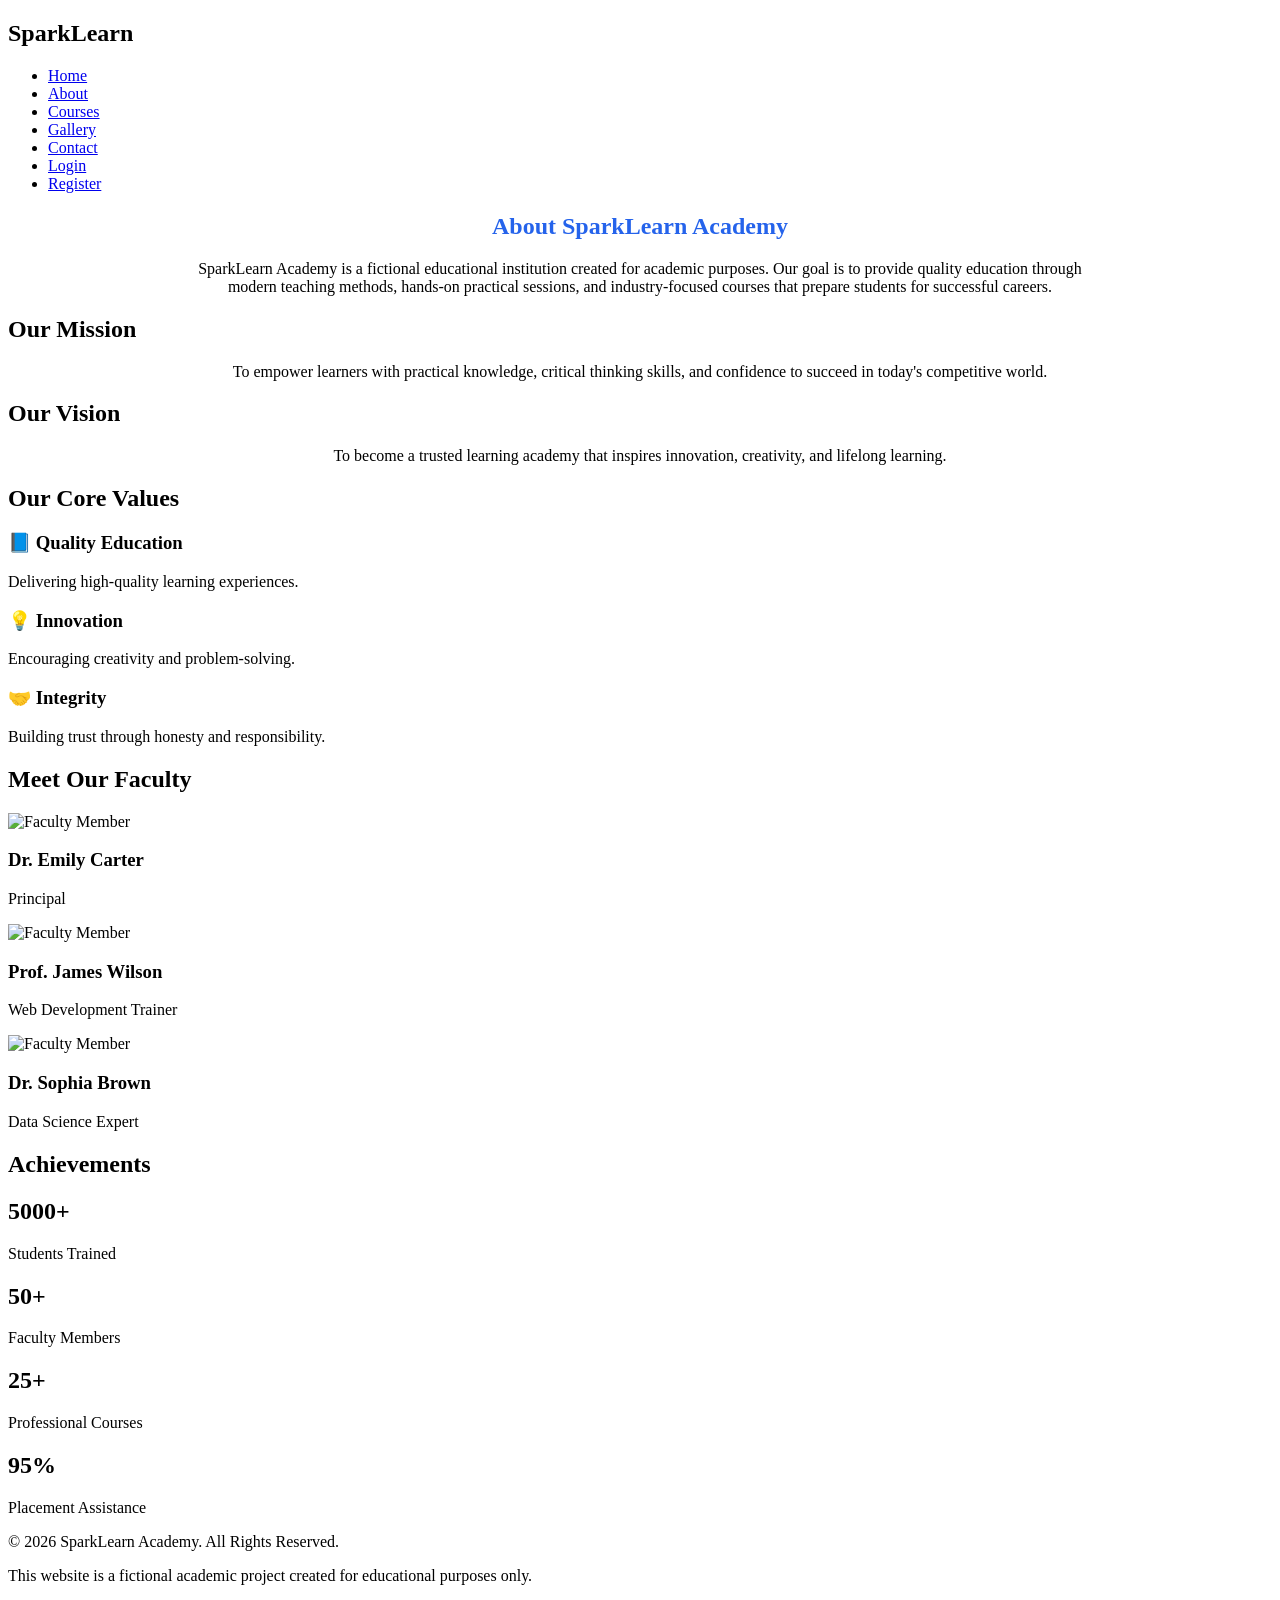
==== about.html @ 7bf5b965 "Add files via upload" ====
<!DOCTYPE html>
<html lang="en">

<head>

<meta charset="UTF-8">
<meta name="viewport" content="width=device-width, initial-scale=1.0">

<title>About | SparkLearn Academy</title>

<meta name="description"
content="Learn more about SparkLearn Academy, our mission, vision, and expert faculty.">

<meta name="keywords"
content="SparkLearn Academy, About Academy, Education, Faculty">

<link rel="stylesheet" href="css/style.css">

</head>

<body>

<header>

<nav class="navbar">

<div class="logo">

<h2>Spark<span>Learn</span></h2>

</div>

<ul class="nav-links">

<li><a href="index.html">Home</a></li>

<li><a href="about.html" class="active">About</a></li>

<li><a href="courses.html">Courses</a></li>

<li><a href="gallery.html">Gallery</a></li>

<li><a href="contact.html">Contact</a></li>

<li><a href="login.html">Login</a></li>

<li><a href="register.html" class="register-btn">Register</a></li>

</ul>

</nav>

</header>

<section>

<h1 style="text-align:center;color:#2563EB;margin-bottom:20px;">
About SparkLearn Academy
</h1>

<p style="text-align:center;max-width:900px;margin:auto;">
SparkLearn Academy is a fictional educational institution created for academic purposes.
Our goal is to provide quality education through modern teaching methods,
hands-on practical sessions, and industry-focused courses that prepare students for successful careers.
</p>

</section>

<section>

<h2>Our Mission</h2>

<p style="text-align:center;max-width:900px;margin:auto;">
To empower learners with practical knowledge, critical thinking skills,
and confidence to succeed in today's competitive world.
</p>

</section>

<section>

<h2>Our Vision</h2>

<p style="text-align:center;max-width:900px;margin:auto;">
To become a trusted learning academy that inspires innovation,
creativity, and lifelong learning.
</p>

</section>

<section>

<h2>Our Core Values</h2>

<div class="card-container">

<div class="card">
<h3>📘 Quality Education</h3>
<p>Delivering high-quality learning experiences.</p>
</div>

<div class="card">
<h3>💡 Innovation</h3>
<p>Encouraging creativity and problem-solving.</p>
</div>

<div class="card">
<h3>🤝 Integrity</h3>
<p>Building trust through honesty and responsibility.</p>
</div>

</div>

</section>

<section>

<h2>Meet Our Faculty</h2>

<div class="card-container">

<div class="card">

<img src="images/faculty1.jpg" alt="Faculty Member">

<h3>Dr. Emily Carter</h3>

<p>Principal</p>

</div>

<div class="card">

<img src="images/faculty2.jpg" alt="Faculty Member">

<h3>Prof. James Wilson</h3>

<p>Web Development Trainer</p>

</div>

<div class="card">

<img src="images/faculty3.jpg" alt="Faculty Member">

<h3>Dr. Sophia Brown</h3>

<p>Data Science Expert</p>

</div>

</div>

</section>

<section>

<h2>Achievements</h2>

<div class="stats">

<div>

<h2>5000+</h2>

<p>Students Trained</p>

</div>

<div>

<h2>50+</h2>

<p>Faculty Members</p>

</div>

<div>

<h2>25+</h2>

<p>Professional Courses</p>

</div>

<div>

<h2>95%</h2>

<p>Placement Assistance</p>

</div>

</div>

</section>

<footer>

<p>© 2026 SparkLearn Academy. All Rights Reserved.</p>

<p>
This website is a fictional academic project created for educational purposes only.
</p>

</footer>

<script src="js/script.js"></script>

</body>

</html>
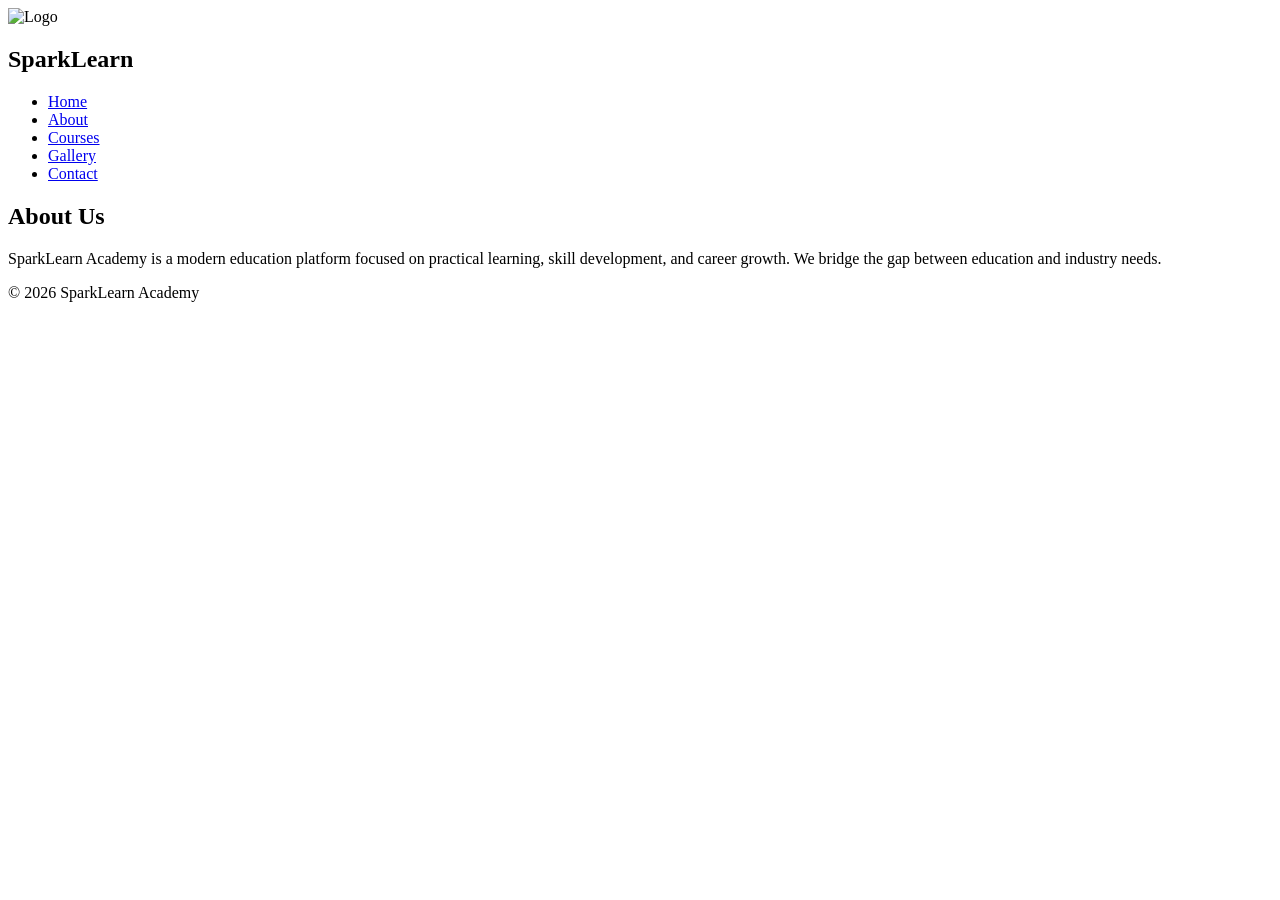
==== commit 1f7320fd: "Update about.html" ====
--- a/about.html
+++ b/about.html
@@ -1,212 +1,43 @@
 <!DOCTYPE html>
 <html lang="en">
-
 <head>
-
 <meta charset="UTF-8">
 <meta name="viewport" content="width=device-width, initial-scale=1.0">
-
 <title>About | SparkLearn Academy</title>
-
-<meta name="description"
-content="Learn more about SparkLearn Academy, our mission, vision, and expert faculty.">
-
-<meta name="keywords"
-content="SparkLearn Academy, About Academy, Education, Faculty">
-
 <link rel="stylesheet" href="css/style.css">
-
 </head>
 
 <body>
 
 <header>
-
 <nav class="navbar">
-
 <div class="logo">
-
+<img src="images/logo.png" alt="Logo">
 <h2>Spark<span>Learn</span></h2>
-
 </div>
 
 <ul class="nav-links">
-
 <li><a href="index.html">Home</a></li>
-
 <li><a href="about.html" class="active">About</a></li>
-
 <li><a href="courses.html">Courses</a></li>
-
 <li><a href="gallery.html">Gallery</a></li>
-
 <li><a href="contact.html">Contact</a></li>
-
-<li><a href="login.html">Login</a></li>
-
-<li><a href="register.html" class="register-btn">Register</a></li>
-
 </ul>
-
 </nav>
-
 </header>
 
 <section>
-
-<h1 style="text-align:center;color:#2563EB;margin-bottom:20px;">
-About SparkLearn Academy
-</h1>
-
-<p style="text-align:center;max-width:900px;margin:auto;">
-SparkLearn Academy is a fictional educational institution created for academic purposes.
-Our goal is to provide quality education through modern teaching methods,
-hands-on practical sessions, and industry-focused courses that prepare students for successful careers.
+<h1>About Us</h1>
+<p>
+SparkLearn Academy is a modern education platform focused on practical learning,
+skill development, and career growth. We bridge the gap between education and industry needs.
 </p>
-
-</section>
-
-<section>
-
-<h2>Our Mission</h2>
-
-<p style="text-align:center;max-width:900px;margin:auto;">
-To empower learners with practical knowledge, critical thinking skills,
-and confidence to succeed in today's competitive world.
-</p>
-
-</section>
-
-<section>
-
-<h2>Our Vision</h2>
-
-<p style="text-align:center;max-width:900px;margin:auto;">
-To become a trusted learning academy that inspires innovation,
-creativity, and lifelong learning.
-</p>
-
-</section>
-
-<section>
-
-<h2>Our Core Values</h2>
-
-<div class="card-container">
-
-<div class="card">
-<h3>📘 Quality Education</h3>
-<p>Delivering high-quality learning experiences.</p>
-</div>
-
-<div class="card">
-<h3>💡 Innovation</h3>
-<p>Encouraging creativity and problem-solving.</p>
-</div>
-
-<div class="card">
-<h3>🤝 Integrity</h3>
-<p>Building trust through honesty and responsibility.</p>
-</div>
-
-</div>
-
-</section>
-
-<section>
-
-<h2>Meet Our Faculty</h2>
-
-<div class="card-container">
-
-<div class="card">
-
-<img src="images/faculty1.jpg" alt="Faculty Member">
-
-<h3>Dr. Emily Carter</h3>
-
-<p>Principal</p>
-
-</div>
-
-<div class="card">
-
-<img src="images/faculty2.jpg" alt="Faculty Member">
-
-<h3>Prof. James Wilson</h3>
-
-<p>Web Development Trainer</p>
-
-</div>
-
-<div class="card">
-
-<img src="images/faculty3.jpg" alt="Faculty Member">
-
-<h3>Dr. Sophia Brown</h3>
-
-<p>Data Science Expert</p>
-
-</div>
-
-</div>
-
-</section>
-
-<section>
-
-<h2>Achievements</h2>
-
-<div class="stats">
-
-<div>
-
-<h2>5000+</h2>
-
-<p>Students Trained</p>
-
-</div>
-
-<div>
-
-<h2>50+</h2>
-
-<p>Faculty Members</p>
-
-</div>
-
-<div>
-
-<h2>25+</h2>
-
-<p>Professional Courses</p>
-
-</div>
-
-<div>
-
-<h2>95%</h2>
-
-<p>Placement Assistance</p>
-
-</div>
-
-</div>
-
 </section>
 
 <footer>
-
-<p>© 2026 SparkLearn Academy. All Rights Reserved.</p>
-
-<p>
-This website is a fictional academic project created for educational purposes only.
-</p>
-
+<p>© 2026 SparkLearn Academy</p>
 </footer>
 
 <script src="js/script.js"></script>
-
 </body>
-
-</html>+</html>
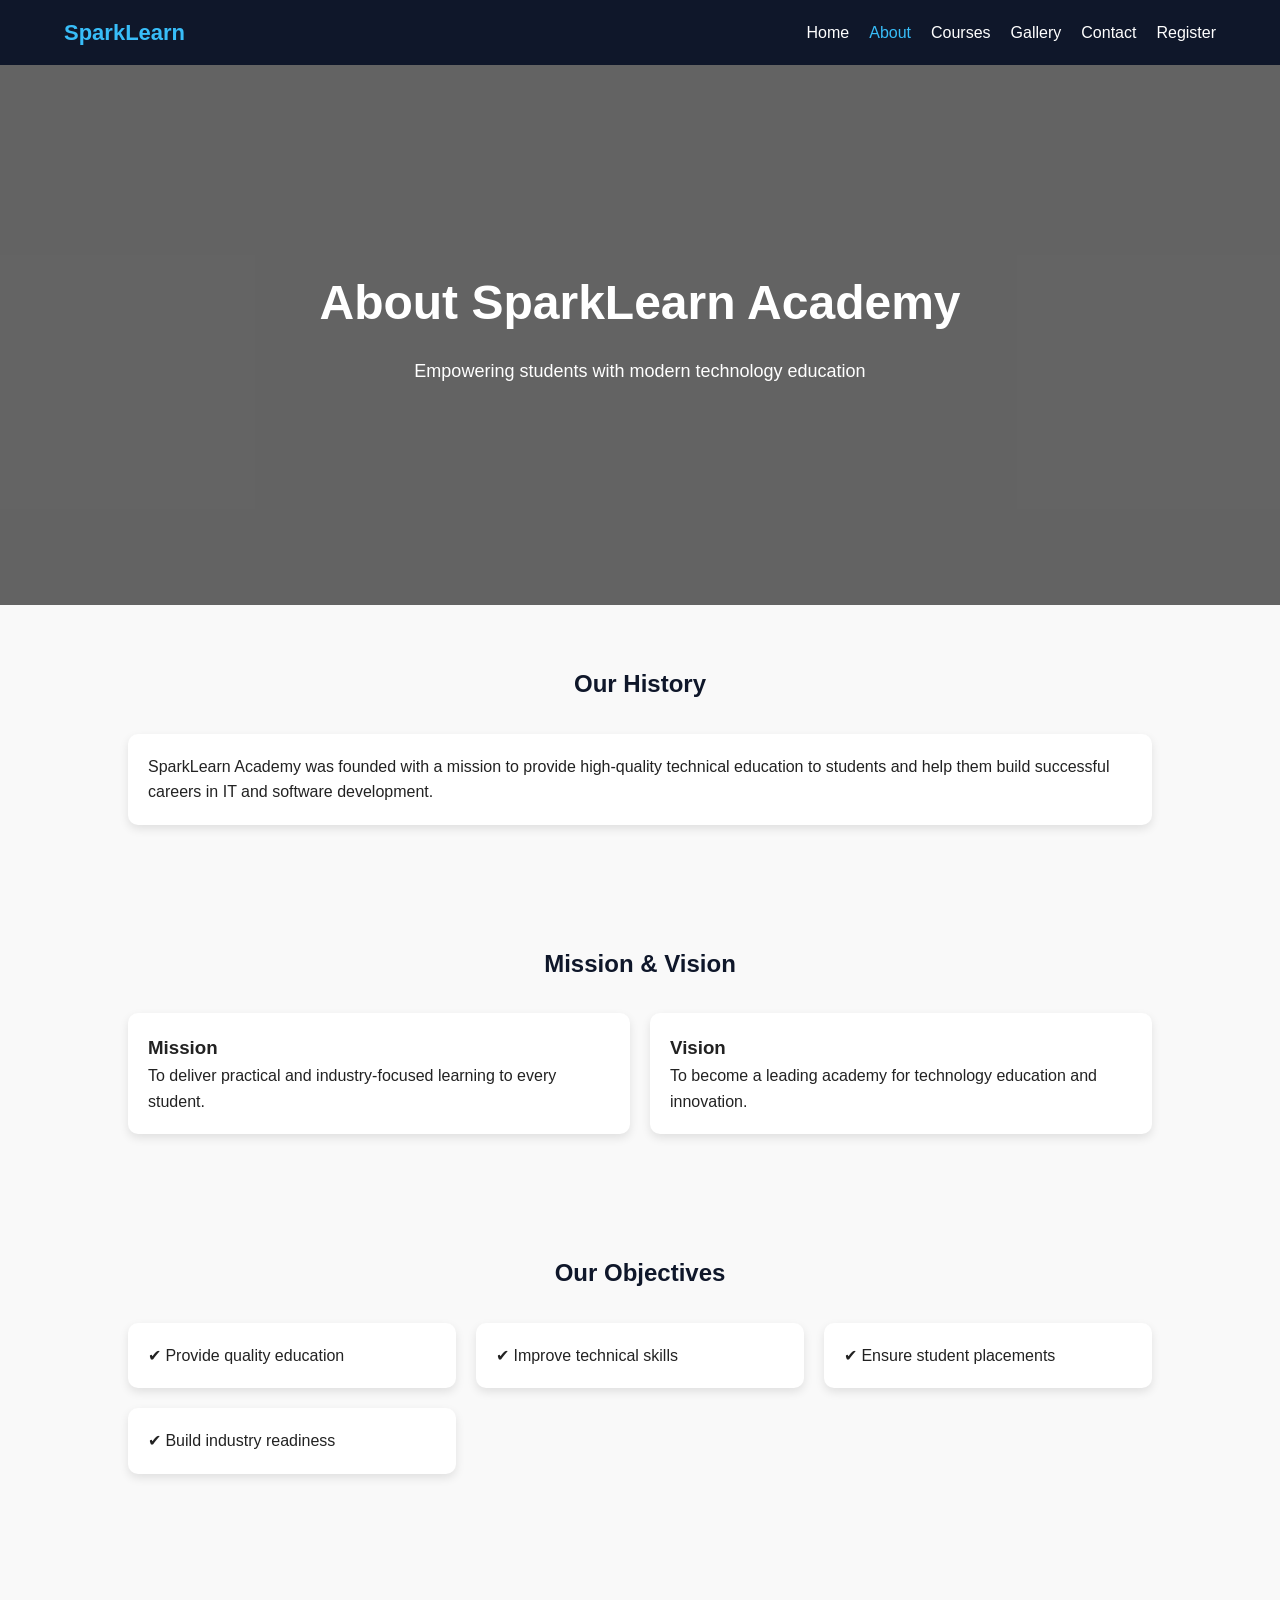
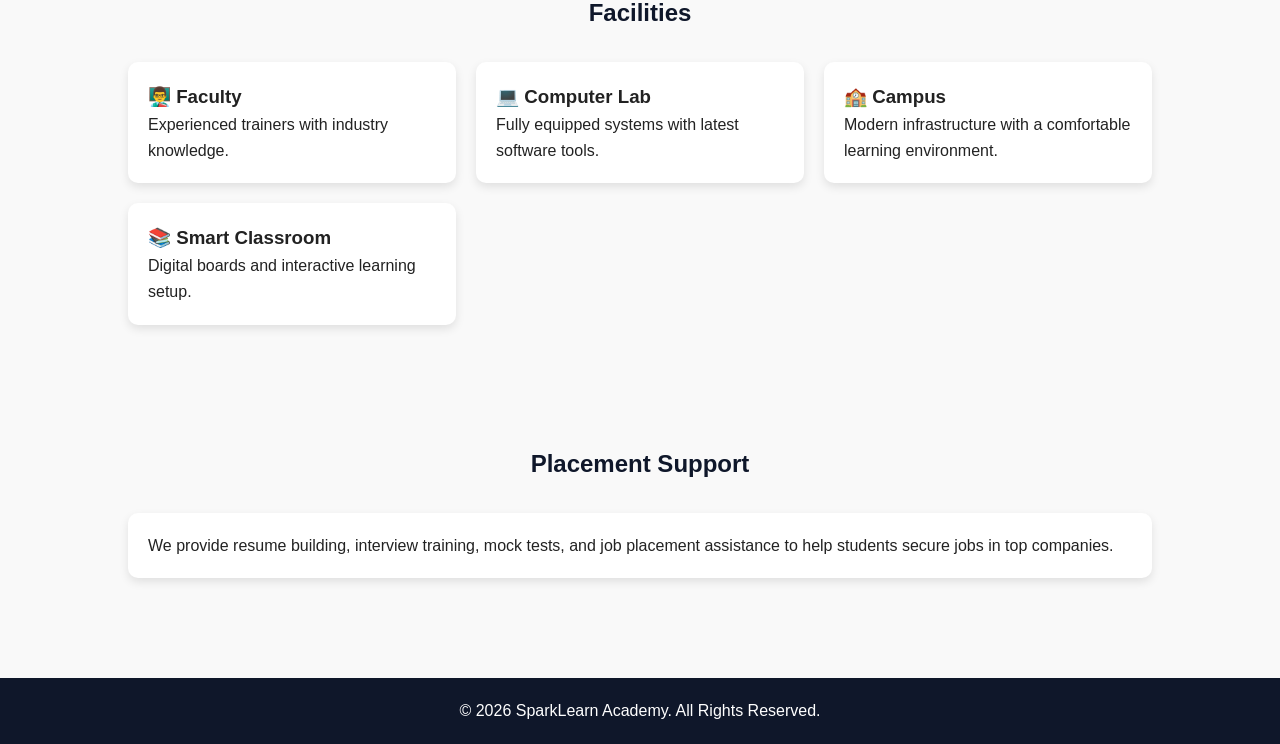
==== commit 599f80a3: "Update about.html" ====
--- a/about.html
+++ b/about.html
@@ -1,43 +1,139 @@
 <!DOCTYPE html>
 <html lang="en">
 <head>
-<meta charset="UTF-8">
-<meta name="viewport" content="width=device-width, initial-scale=1.0">
-<title>About | SparkLearn Academy</title>
-<link rel="stylesheet" href="css/style.css">
+  <meta charset="UTF-8">
+  <meta name="viewport" content="width=device-width, initial-scale=1.0">
+
+  <title>SparkLearn Academy | About</title>
+  <meta name="description" content="Learn about SparkLearn Academy - history, mission, vision, faculty, labs, and campus facilities.">
+  <meta name="keywords" content="about SparkLearn Academy, mission, vision, faculty, computer lab, smart classroom">
+
+  <link rel="stylesheet" href="style.css">
 </head>
 
 <body>
 
 <header>
-<nav class="navbar">
-<div class="logo">
-<img src="images/logo.png" alt="Logo">
-<h2>Spark<span>Learn</span></h2>
-</div>
+  <div class="navbar">
+    <div class="logo">SparkLearn</div>
 
-<ul class="nav-links">
-<li><a href="index.html">Home</a></li>
-<li><a href="about.html" class="active">About</a></li>
-<li><a href="courses.html">Courses</a></li>
-<li><a href="gallery.html">Gallery</a></li>
-<li><a href="contact.html">Contact</a></li>
-</ul>
-</nav>
+    <div class="menu-toggle" onclick="toggleMenu()">☰</div>
+
+    <ul class="nav-links" id="navLinks">
+      <li><a href="index.html">Home</a></li>
+      <li><a class="active" href="about.html">About</a></li>
+      <li><a href="courses.html">Courses</a></li>
+      <li><a href="gallery.html">Gallery</a></li>
+      <li><a href="contact.html">Contact</a></li>
+      <li><a href="register.html">Register</a></li>
+    </ul>
+  </div>
 </header>
 
-<section>
-<h1>About Us</h1>
-<p>
-SparkLearn Academy is a modern education platform focused on practical learning,
-skill development, and career growth. We bridge the gap between education and industry needs.
-</p>
+<!-- ================= HERO ================= -->
+<section class="hero" style="height:60vh;">
+  <div class="hero-content">
+    <h1>About SparkLearn Academy</h1>
+    <p>Empowering students with modern technology education</p>
+  </div>
 </section>
 
+<!-- ================= HISTORY ================= -->
+<section>
+  <h2>Our History</h2>
+  <div class="card">
+    <p>
+      SparkLearn Academy was founded with a mission to provide high-quality technical education
+      to students and help them build successful careers in IT and software development.
+    </p>
+  </div>
+</section>
+
+<!-- ================= MISSION / VISION ================= -->
+<section>
+  <h2>Mission & Vision</h2>
+
+  <div class="card-container">
+    <div class="card">
+      <h3>Mission</h3>
+      <p>To deliver practical and industry-focused learning to every student.</p>
+    </div>
+
+    <div class="card">
+      <h3>Vision</h3>
+      <p>To become a leading academy for technology education and innovation.</p>
+    </div>
+  </div>
+</section>
+
+<!-- ================= OBJECTIVES ================= -->
+<section>
+  <h2>Our Objectives</h2>
+
+  <div class="card-container">
+    <div class="card">
+      <p>✔ Provide quality education</p>
+    </div>
+
+    <div class="card">
+      <p>✔ Improve technical skills</p>
+    </div>
+
+    <div class="card">
+      <p>✔ Ensure student placements</p>
+    </div>
+
+    <div class="card">
+      <p>✔ Build industry readiness</p>
+    </div>
+  </div>
+</section>
+
+<!-- ================= FACILITIES ================= -->
+<section>
+  <h2>Facilities</h2>
+
+  <div class="card-container">
+
+    <div class="card">
+      <h3>👨‍🏫 Faculty</h3>
+      <p>Experienced trainers with industry knowledge.</p>
+    </div>
+
+    <div class="card">
+      <h3>💻 Computer Lab</h3>
+      <p>Fully equipped systems with latest software tools.</p>
+    </div>
+
+    <div class="card">
+      <h3>🏫 Campus</h3>
+      <p>Modern infrastructure with a comfortable learning environment.</p>
+    </div>
+
+    <div class="card">
+      <h3>📚 Smart Classroom</h3>
+      <p>Digital boards and interactive learning setup.</p>
+    </div>
+
+  </div>
+</section>
+
+<!-- ================= PLACEMENT ================= -->
+<section>
+  <h2>Placement Support</h2>
+  <div class="card">
+    <p>
+      We provide resume building, interview training, mock tests, and job placement assistance
+      to help students secure jobs in top companies.
+    </p>
+  </div>
+</section>
+
+<!-- ================= FOOTER ================= -->
 <footer>
-<p>© 2026 SparkLearn Academy</p>
+  <p>© 2026 SparkLearn Academy. All Rights Reserved.</p>
 </footer>
 
-<script src="js/script.js"></script>
+<script src="script.js"></script>
 </body>
 </html>
--- a/style.css
+++ b/style.css
@@ -0,0 +1,284 @@
+/* Reset */
+* {
+  margin: 0;
+  padding: 0;
+  box-sizing: border-box;
+  font-family: Arial, sans-serif;
+  scroll-behavior: smooth;
+}
+
+body {
+  line-height: 1.6;
+  color: #222;
+  background: #f9f9f9;
+}
+
+/* =========================
+   NAVBAR
+========================= */
+
+header {
+  background: #0f172a;
+  color: #fff;
+  padding: 15px 0;
+  position: sticky;
+  top: 0;
+  z-index: 1000;
+}
+
+.navbar {
+  width: 90%;
+  margin: auto;
+  display: flex;
+  justify-content: space-between;
+  align-items: center;
+}
+
+.logo {
+  font-size: 22px;
+  font-weight: bold;
+  color: #38bdf8;
+}
+
+.nav-links {
+  list-style: none;
+  display: flex;
+}
+
+.nav-links li {
+  margin-left: 20px;
+}
+
+.nav-links a {
+  color: white;
+  text-decoration: none;
+  transition: 0.3s;
+}
+
+.nav-links a:hover,
+.nav-links a.active {
+  color: #38bdf8;
+}
+
+/* Mobile Menu */
+.menu-toggle {
+  display: none;
+  font-size: 24px;
+  cursor: pointer;
+}
+
+/* =========================
+   HERO SECTION
+========================= */
+
+.hero {
+  height: 90vh;
+  background: url("images/hero-banner.png") no-repeat center center/cover;
+  position: relative;
+  display: flex;
+  align-items: center;
+  justify-content: center;
+  text-align: center;
+  color: white;
+}
+
+.hero::before {
+  content: "";
+  position: absolute;
+  top: 0;
+  left: 0;
+  right: 0;
+  bottom: 0;
+  background: rgba(0,0,0,0.6);
+}
+
+.hero-content {
+  position: relative;
+  max-width: 700px;
+}
+
+.hero h1 {
+  font-size: 48px;
+  margin-bottom: 15px;
+}
+
+.hero p {
+  font-size: 18px;
+  margin-bottom: 20px;
+}
+
+.btn {
+  display: inline-block;
+  padding: 10px 20px;
+  background: #38bdf8;
+  color: #000;
+  text-decoration: none;
+  border-radius: 5px;
+  transition: 0.3s;
+}
+
+.btn:hover {
+  background: #0ea5e9;
+  color: #fff;
+}
+
+/* =========================
+   SECTIONS
+========================= */
+
+section {
+  padding: 60px 10%;
+}
+
+h2 {
+  text-align: center;
+  margin-bottom: 30px;
+  color: #0f172a;
+}
+
+/* Cards */
+.card-container {
+  display: grid;
+  grid-template-columns: repeat(auto-fit, minmax(250px, 1fr));
+  gap: 20px;
+}
+
+.card {
+  background: white;
+  padding: 20px;
+  border-radius: 10px;
+  box-shadow: 0 4px 10px rgba(0,0,0,0.1);
+  transition: 0.3s;
+}
+
+.card:hover {
+  transform: translateY(-5px);
+}
+
+/* =========================
+   STATS
+========================= */
+
+.stats {
+  background: #0f172a;
+  color: white;
+  text-align: center;
+}
+
+.stats-container {
+  display: flex;
+  justify-content: space-around;
+  flex-wrap: wrap;
+}
+
+.stat-box {
+  margin: 10px;
+}
+
+.stat-box h3 {
+  font-size: 32px;
+  color: #38bdf8;
+}
+
+/* =========================
+   GALLERY
+========================= */
+
+.gallery {
+  display: grid;
+  grid-template-columns: repeat(auto-fit, minmax(250px, 1fr));
+  gap: 15px;
+}
+
+.gallery img {
+  width: 100%;
+  border-radius: 10px;
+  transition: 0.3s;
+}
+
+.gallery img:hover {
+  transform: scale(1.05);
+}
+
+/* =========================
+   FORMS
+========================= */
+
+form {
+  max-width: 600px;
+  margin: auto;
+  background: white;
+  padding: 20px;
+  border-radius: 10px;
+  box-shadow: 0 4px 10px rgba(0,0,0,0.1);
+}
+
+form input,
+form select,
+form textarea {
+  width: 100%;
+  padding: 10px;
+  margin: 10px 0;
+  border: 1px solid #ccc;
+  border-radius: 5px;
+}
+
+form button {
+  background: #0f172a;
+  color: white;
+  padding: 10px;
+  border: none;
+  width: 100%;
+  cursor: pointer;
+}
+
+form button:hover {
+  background: #38bdf8;
+  color: black;
+}
+
+/* =========================
+   FOOTER
+========================= */
+
+footer {
+  background: #0f172a;
+  color: white;
+  text-align: center;
+  padding: 20px;
+  margin-top: 40px;
+}
+
+/* =========================
+   RESPONSIVE
+========================= */
+
+@media (max-width: 768px) {
+  .nav-links {
+    display: none;
+    flex-direction: column;
+    background: #0f172a;
+    position: absolute;
+    right: 0;
+    top: 60px;
+    width: 200px;
+  }
+
+  .nav-links.show {
+    display: flex;
+  }
+
+  .menu-toggle {
+    display: block;
+    color: white;
+  }
+
+  .hero h1 {
+    font-size: 32px;
+  }
+
+  .stats-container {
+    flex-direction: column;
+    text-align: center;
+  }
+}
